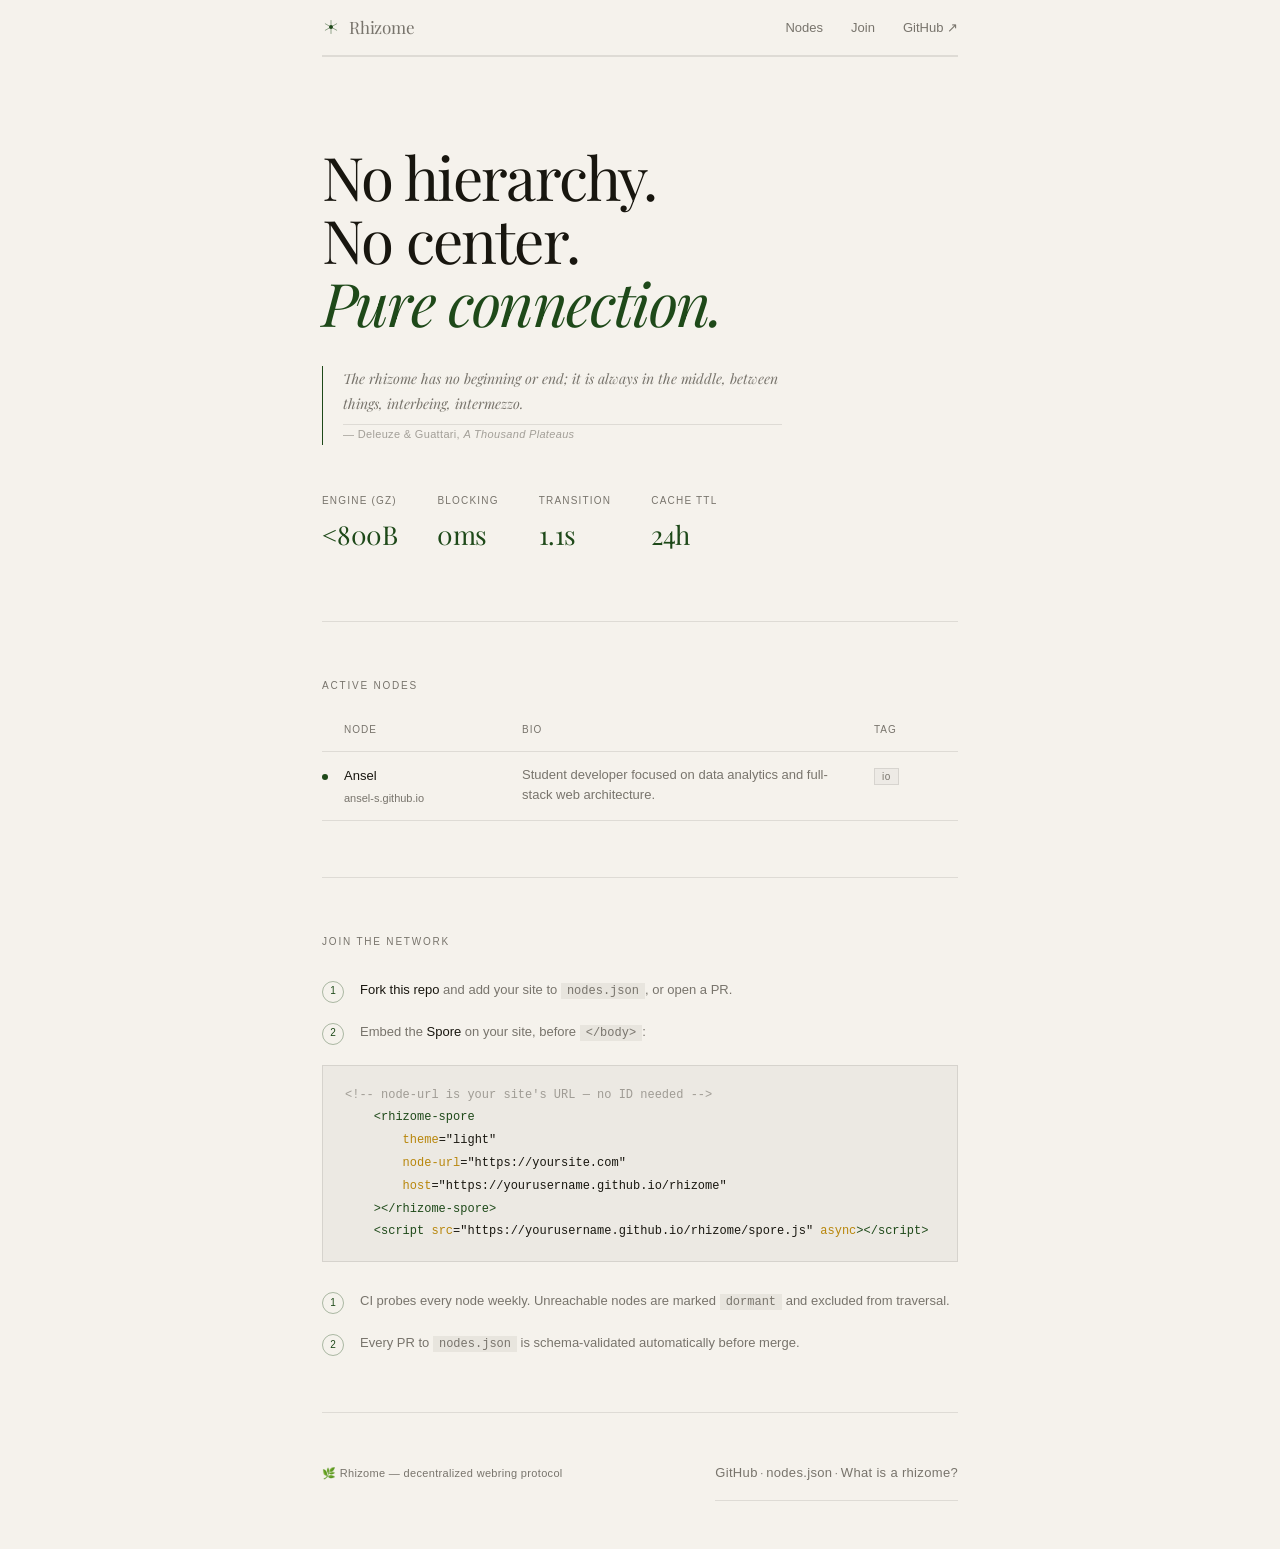
==== index.html @ d79afe1e "Update index.html" ====
<!DOCTYPE html>
<html lang="en">
    <head>
        <meta charset="UTF-8">
        <meta name="viewport" content="width=device-width,initial-scale=1">
        <meta name="description" content="A decentralized, zero-dependency webring protocol for the indie web.">
        <title>Rhizome</title>
        <link rel="preconnect" href="https://fonts.gstatic.com" crossorigin>
        <link rel="stylesheet"
            href="https://fonts.googleapis.com/css2?family=Playfair+Display:ital,wght@0,400;1,400&display=swap"
            media="print" onload="this.media='all'">
        <link rel="stylesheet" href="assets/css/index.css">
    </head>
    <body>
    
        <header>
            <nav aria-label="Site navigation">
                <a href="./" class="logo" aria-label="Rhizome home">
                    <svg width="18" height="18" viewBox="0 0 18 18" fill="none" aria-hidden="true" focusable="false">
                        <circle cx="9" cy="9" r="2" fill="#1E4919"/>
                        <g stroke="#1E4919" stroke-width=".9" stroke-linecap="round" opacity=".5">
                            <line x1="9"     y1="7"   x2="9"    y2="2.5"/>
                            <line x1="9"     y1="11"  x2="9"    y2="15.5"/>
                            <line x1="7.27"  y1="8"   x2="3.3"  y2="5.75"/>
                            <line x1="10.73" y1="10"  x2="14.7" y2="12.25"/>
                            <line x1="7.27"  y1="10"  x2="3.3"  y2="12.25"/>
                            <line x1="10.73" y1="8"   x2="14.7" y2="5.75"/>
                        </g>
                    </svg>
                    Rhizome
                </a>
                <ul role="list">
                    <li><a href="#nodes">Nodes</a></li>
                    <li><a href="#join">Join</a></li>
                    <li><a href="https://github.com/ansel-s/Rhizome" target="_blank" rel="noopener noreferrer">GitHub ↗</a></li>
                </ul>
            </nav>
        </header>
    
        <main>
    
            <section class="hero" aria-label="Introduction">
                <h1>No hierarchy.<br>No center.<br><em>Pure connection.</em></h1>
                <blockquote>
                    <p>The rhizome has no beginning or end; it is always in the middle,
                    between things, interbeing, <em>intermezzo.</em></p>
                    <footer>
                        <cite>— Deleuze &amp; Guattari, <em>A Thousand Plateaus</em></cite>
                    </footer>
                </blockquote>
                <dl class="metrics">
                    <div class="metric">
                        <dt class="lbl">Engine (gz)</dt>
                        <dd class="val">&lt;800B</dd>
                    </div>
                    <div class="metric">
                        <dt class="lbl">Blocking</dt>
                        <dd class="val">0ms</dd>
                    </div>
                    <div class="metric">
                        <dt class="lbl">Transition</dt>
                        <dd class="val">1.1s</dd>
                    </div>
                    <div class="metric">
                        <dt class="lbl">Cache TTL</dt>
                        <dd class="val">24h</dd>
                    </div>
                </dl>
            </section>
    
            <section id="nodes" aria-labelledby="nodes-heading">
                <h2 id="nodes-heading">Active Nodes</h2>
                <div class="nw" role="region" aria-live="polite" aria-label="Node list">
                    <p class="msg" id="nl">Loading…</p>
                    <table id="nt" hidden>
                        <caption class="sr-only">Rhizome network nodes</caption>
                        <colgroup>
                            <col class="c0"><col class="c1"><col><col class="c3">
                        </colgroup>
                        <thead>
                            <tr>
                                <th scope="col"><span class="sr-only">Status</span></th>
                                <th scope="col">Node</th>
                                <th scope="col">Bio</th>
                                <th scope="col">Tag</th>
                            </tr>
                        </thead>
                        <tbody id="nb"></tbody>
                    </table>
                    <p class="err" id="ne" hidden role="alert">Could not load nodes.json.</p>
                </div>
            </section>
    
            <section id="join" aria-labelledby="join-heading">
                <h2 id="join-heading">Join the Network</h2>
                <ol class="steps" role="list">
                    <li class="step">
                        <p><strong>Fork this repo</strong> and add your site to <code>nodes.json</code>, or open a PR.</p>
                    </li>
                    <li class="step">
                        <p>Embed the <strong>Spore</strong> on your site, before <code>&lt;/body&gt;</code>:</p>
                    </li>
                </ol>
                <figure>
                    <figcaption class="sr-only">Embed code for the Rhizome Spore component</figcaption>
                    <pre><code><span class="ck">&lt;!-- node-url is your site's URL — no ID needed --&gt;</span>
    <span class="kw">&lt;rhizome-spore</span>
        <span class="st">theme</span>="light"
        <span class="st">node-url</span>="https://yoursite.com"
        <span class="st">host</span>="https://yourusername.github.io/rhizome"
    <span class="kw">&gt;&lt;/rhizome-spore&gt;</span>
    <span class="kw">&lt;script</span> <span class="st">src</span>="https://yourusername.github.io/rhizome/spore.js" <span class="st">async</span><span class="kw">&gt;&lt;/script&gt;</span></code></pre>
                </figure>
                <ol class="steps" role="list" style="margin-top:28px">
                    <li class="step">
                        <p>CI probes every node weekly. Unreachable nodes are marked <code>dormant</code> and excluded from traversal.</p>
                    </li>
                    <li class="step">
                        <p>Every PR to <code>nodes.json</code> is schema-validated automatically before merge.</p>
                    </li>
                </ol>
            </section>
    
        </main>
    
        <footer>
            <p>🌿 Rhizome — decentralized webring protocol</p>
            <nav aria-label="Footer links">
                <a href="https://github.com/ansel-s/Rhizome" target="_blank" rel="noopener noreferrer">GitHub</a>
                &thinsp;·&thinsp;
                <a href="nodes.json">nodes.json</a>
                &thinsp;·&thinsp;
                <a href="https://en.wikipedia.org/wiki/Rhizome_(philosophy)" target="_blank" rel="noopener noreferrer">What is a rhizome?</a>
            </nav>
        </footer>
    
        <script src="assets/js/index.js" defer></script>
    
    </body>
</html>
---- assets/css/index.css ----
:root {
    --bg:  #F5F2EC;
    --ink: #18160F;
    --sub: #78746C;
    --rule:rgba(24,22,15,.1);
    --ac:  #1E4919;
    --gold:#B8860B;
    --sf: -apple-system, BlinkMacSystemFont, "Helvetica Neue", sans-serif;
    --se: 'Playfair Display', Georgia, serif;
    --mo: ui-monospace, SFMono-Regular, "SF Mono", Menlo, monospace;
}

*, *::before, *::after {
    margin: 0;
    padding: 0;
    box-sizing: border-box;
}

html {
    background: var(--bg);
    color: var(--ink);
    font-family: var(--sf);
    font-size: 15px;
    line-height: 1.65;
    -webkit-font-smoothing: antialiased;
    text-rendering: optimizeLegibility;
    scroll-behavior: smooth;
}

body {
    max-width: 700px;
    margin: 0 auto;
    padding: 0 32px;
}

a {
    color: inherit;
    text-decoration: none;
}

/* ── Nav ─────────────────────────────────────────── */
nav {
    height: 56px;
    display: flex;
    align-items: center;
    justify-content: space-between;
    border-bottom: 1px solid var(--rule);
}

.logo {
    font-family: var(--se);
    font-size: 17px;
    letter-spacing: -.01em;
    display: flex;
    align-items: center;
    gap: 9px;
}

nav ul {
    list-style: none;
    display: flex;
    gap: 28px;
}

nav a {
    font-size: 13px;
    color: var(--sub);
    transition: color .18s;
}

nav a:hover { color: var(--ac); }

/* ── Hero ────────────────────────────────────────── */
.hero { padding: 88px 0 64px; }

h1 {
    font-family: var(--se);
    font-size: clamp(38px, 7.5vw, 60px);
    font-weight: 400;
    letter-spacing: -.03em;
    line-height: 1.05;
    margin-bottom: 32px;
}

h1 em { font-style: italic; color: var(--ac); }

blockquote {
    font-family: var(--se);
    font-style: italic;
    font-size: 14px;
    line-height: 1.8;
    color: var(--sub);
    max-width: 460px;
    border-left: 1px solid var(--ac);
    padding-left: 20px;
    margin-bottom: 48px;
}

blockquote footer {
    margin: 8px 0 0;
    padding: 0;
    background: none;
}

cite {
    font-style: normal;
    font-family: var(--sf);
    font-size: 11px;
    letter-spacing: .03em;
    opacity: .65;
}

dl.metrics {
    display: flex;
    gap: 40px;
    flex-wrap: wrap;
}

dl.metrics, dl.metrics dt, dl.metrics dd {
    margin: 0;
    padding: 0;
}

.metric { display: flex; flex-direction: column; gap: 4px; }

.val {
    font-family: var(--se);
    font-size: 26px;
    color: var(--ac);
    letter-spacing: -.02em;
}

.lbl {
    font-size: 10px;
    font-weight: 500;
    letter-spacing: .12em;
    text-transform: uppercase;
    color: var(--sub);
    order: -1;
}

/* ── Sections ────────────────────────────────────── */
section {
    padding: 56px 0;
    border-top: 1px solid var(--rule);
}

h2 {
    font-size: 10px;
    font-weight: 500;
    letter-spacing: .18em;
    text-transform: uppercase;
    color: var(--sub);
    margin-bottom: 28px;
}

/* ── Nodes table ─────────────────────────────────── */
.nw { overflow-x: auto; }

table {
    width: 100%;
    border-collapse: collapse;
    font-size: 13px;
    table-layout: fixed;
}

col.c0 { width: 22px; }
col.c1 { width: 28%; }
col.c3 { width: 84px; }

th {
    font-size: 10px;
    font-weight: 500;
    letter-spacing: .1em;
    text-transform: uppercase;
    color: var(--sub);
    text-align: left;
    padding-bottom: 12px;
    border-bottom: 1px solid var(--rule);
}

td {
    padding: 13px 0;
    border-bottom: 1px solid var(--rule);
    vertical-align: top;
}

td:not(:last-child) { padding-right: 20px; }

tbody tr { transition: background .45s cubic-bezier(.22,1,.36,1); }
tbody tr:hover { background: rgba(30,73,25,.042); }
tbody tr:hover td:first-child { box-shadow: inset 2px 0 0 var(--ac); }

.nn {
    font-weight: 500;
    display: block;
    transition: color .18s;
}

.nn:hover { color: var(--ac); }

.nid {
    font-size: 11px;
    color: var(--sub);
    margin-top: 3px;
}

.nb  { font-size: 13px; color: var(--sub); line-height: 1.55; }

.tag {
    font-size: 10px;
    letter-spacing: .06em;
    border: 1px solid var(--rule);
    padding: 2px 7px;
    color: var(--sub);
    background: rgba(24,22,15,.03);
    white-space: nowrap;
}

.dot {
    display: inline-block;
    width: 6px;
    height: 6px;
    border-radius: 50%;
    background: var(--ac);
    animation: pd 2.6s ease-in-out infinite;
}

.dot.off { background: rgba(24,22,15,.2); animation: none; }
.dm      { opacity: .35; }

@keyframes pd {
    0%, 100% { opacity: 1; }
    50%       { opacity: .22; }
}

.msg { font-size: 13px; color: var(--sub); padding: 20px 0; }
.err { font-size: 13px; color: #b91c1c; padding: 16px 0; }

/* ── Code ────────────────────────────────────────── */
pre {
    font-family: var(--mo);
    font-size: 12px;
    line-height: 1.9;
    background: rgba(24,22,15,.04);
    border: 1px solid var(--rule);
    padding: 18px 22px;
    overflow-x: auto;
    margin-top: 20px;
}

pre code {
    display: block;
    background: none;
    padding: 0;
    border: none;
    font-size: inherit;
}

code {
    font-family: var(--mo);
    font-size: 12px;
    background: rgba(24,22,15,.06);
    padding: 1px 6px;
}

.ck { color: var(--sub); opacity: .65; }
.kw { color: var(--ac); }
.st { color: var(--gold); }

/* ── Steps ───────────────────────────────────────── */
ol.steps {
    list-style: none;
    padding: 0;
    display: flex;
    flex-direction: column;
    gap: 18px;
    counter-reset: s;
}

.step {
    display: flex;
    gap: 16px;
    counter-increment: s;
}

.step::before {
    content: counter(s);
    width: 22px;
    height: 22px;
    flex-shrink: 0;
    border: 1px solid rgba(30,73,25,.35);
    border-radius: 50%;
    display: grid;
    place-items: center;
    font-size: 10px;
    color: var(--ac);
    font-weight: 500;
    margin-top: 2px;
}

.step p      { font-size: 13px; color: var(--sub); line-height: 1.65; }
.step strong { color: var(--ink); font-weight: 500; }

/* ── Figure ──────────────────────────────────────── */
figure { margin: 0; }

/* ── Footer ──────────────────────────────────────── */
footer {
    padding: 32px 0 48px;
    border-top: 1px solid var(--rule);
    display: flex;
    justify-content: space-between;
    align-items: center;
    font-size: 11px;
    color: var(--sub);
    flex-wrap: wrap;
    gap: 8px;
    letter-spacing: .03em;
}

footer a:hover { color: var(--ac); }

/* ── Accessibility ───────────────────────────────── */
.sr-only {
    position: absolute;
    width: 1px;
    height: 1px;
    padding: 0;
    margin: -1px;
    overflow: hidden;
    clip: rect(0,0,0,0);
    white-space: nowrap;
    border: 0;
}

/* ── Responsive ──────────────────────────────────── */
@media (max-width: 500px) {
    body         { padding: 0 20px; }
    h1           { font-size: 34px; }
    dl.metrics   { gap: 24px; }
    nav ul       { gap: 18px; }
}
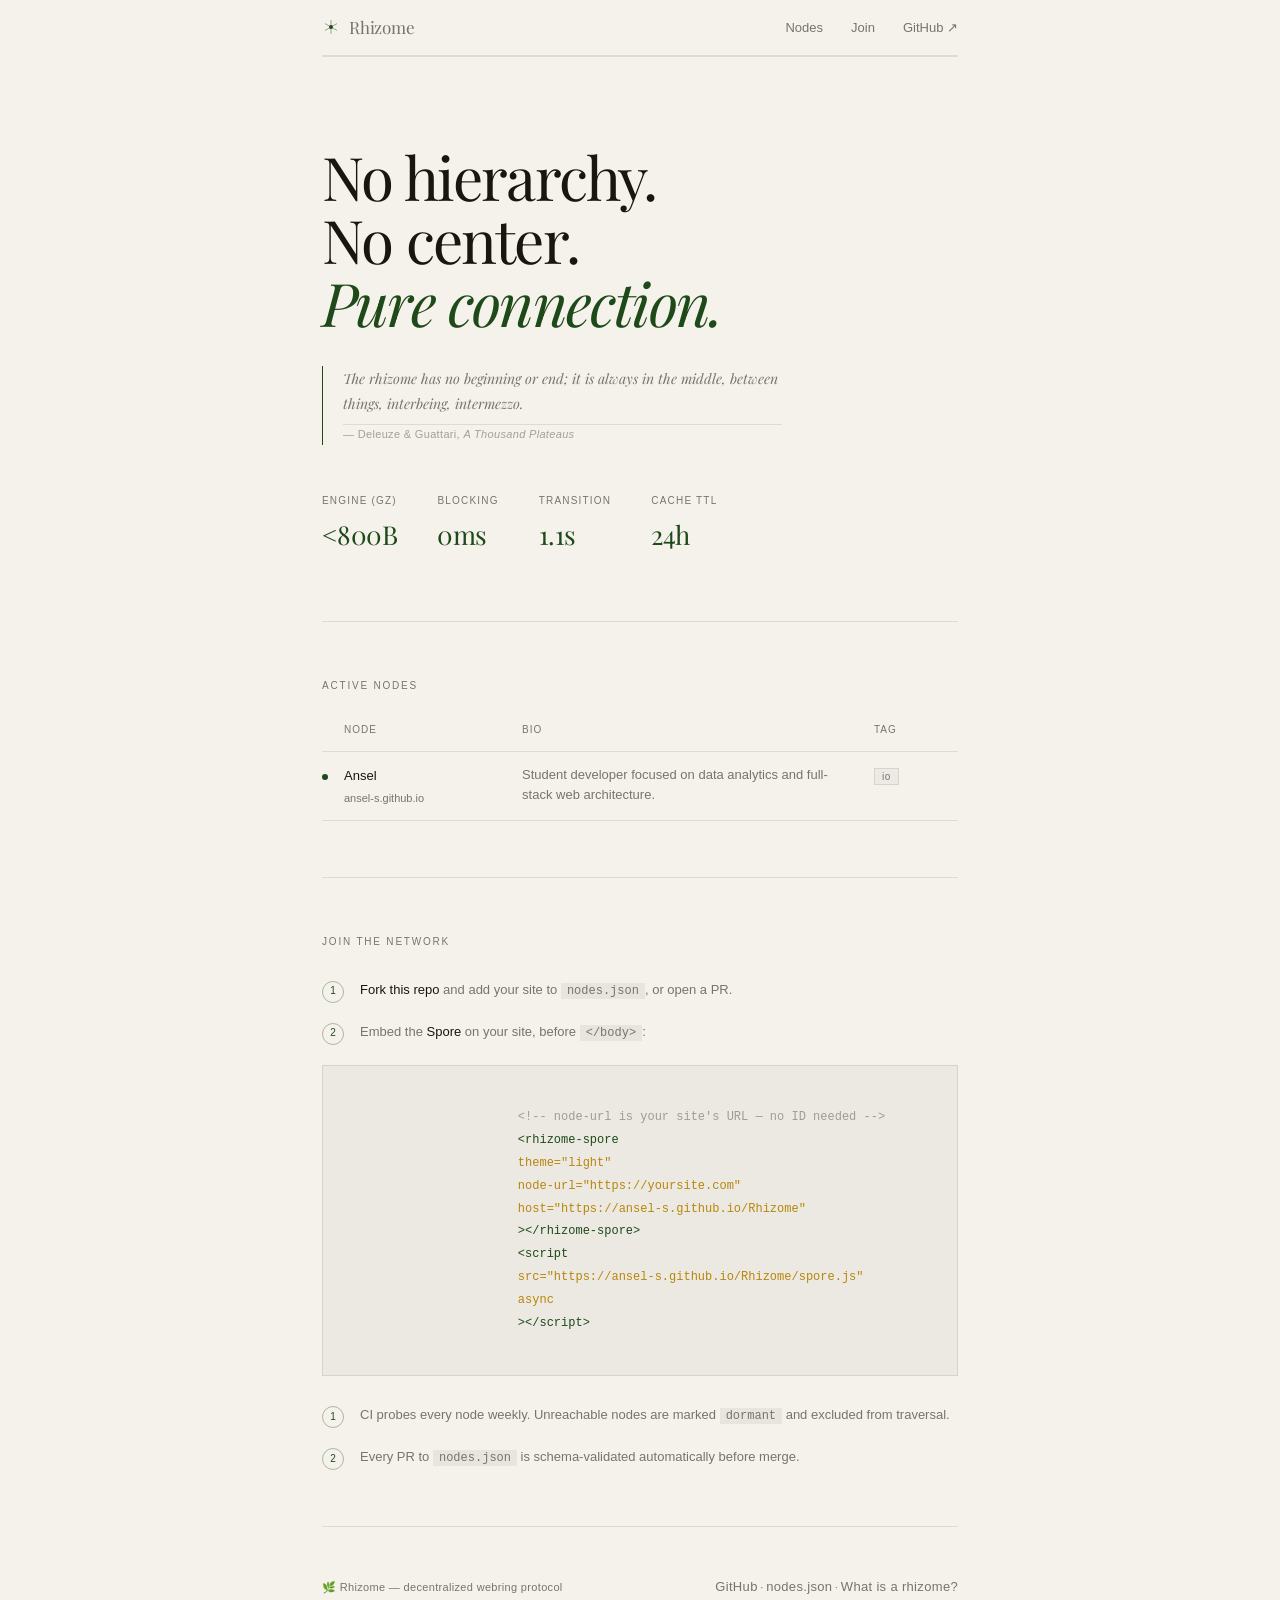
==== commit c60471cf: "Update index.html" ====
--- a/index.html
+++ b/index.html
@@ -103,13 +103,18 @@
                 </ol>
                 <figure>
                     <figcaption class="sr-only">Embed code for the Rhizome Spore component</figcaption>
-                    <pre><code><span class="ck">&lt;!-- node-url is your site's URL — no ID needed --&gt;</span>
-    <span class="kw">&lt;rhizome-spore</span>
-        <span class="st">theme</span>="light"
-        <span class="st">node-url</span>="https://yoursite.com"
-        <span class="st">host</span>="https://yourusername.github.io/rhizome"
-    <span class="kw">&gt;&lt;/rhizome-spore&gt;</span>
-    <span class="kw">&lt;script</span> <span class="st">src</span>="https://yourusername.github.io/rhizome/spore.js" <span class="st">async</span><span class="kw">&gt;&lt;/script&gt;</span></code></pre>
+                    <pre><code>
+                        <span class="ck">&lt;!-- node-url is your site's URL — no ID needed --&gt;</span>
+                        <span class="kw">&lt;rhizome-spore</span>
+                        <span class="st">theme="light"</span>
+                        <span class="st">node-url="https://yoursite.com"</span>
+                        <span class="st">host="https://ansel-s.github.io/Rhizome"</span>
+                        <span class="kw">&gt;&lt;/rhizome-spore&gt;</span>
+                        <span class="kw">&lt;script</span>
+                        <span class="st">src="https://ansel-s.github.io/Rhizome/spore.js"</span>
+                        <span class="st">async</span>
+                        <span class="kw">&gt;&lt;/script&gt;</span>
+                    </code></pre>
                 </figure>
                 <ol class="steps" role="list" style="margin-top:28px">
                     <li class="step">
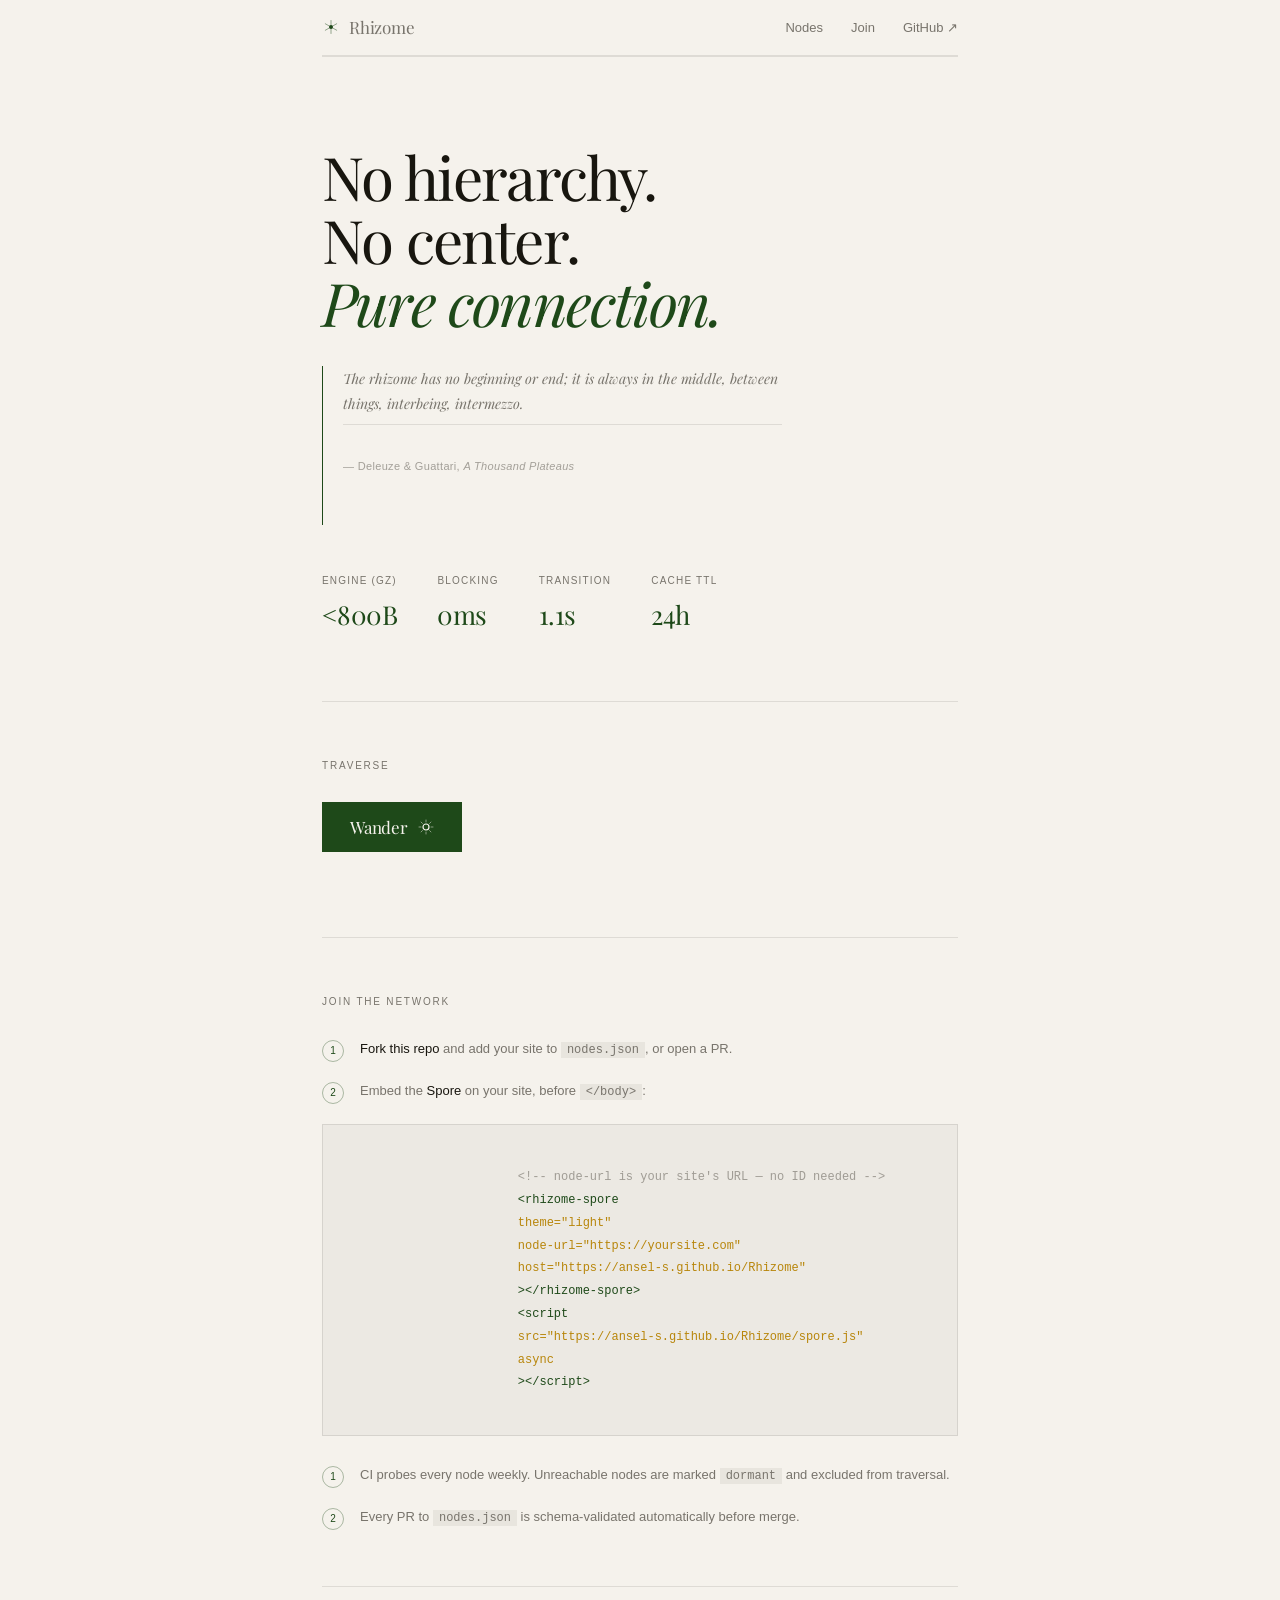
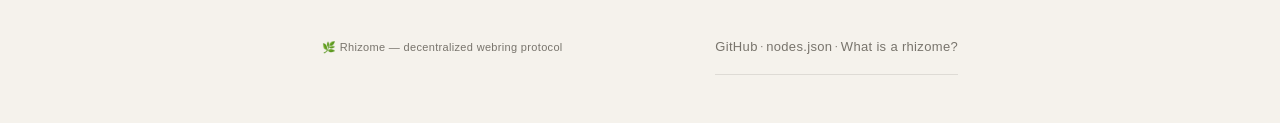
==== commit 423539a2: "Update index.html" ====
--- a/index.html
+++ b/index.html
@@ -68,27 +68,16 @@
                 </dl>
             </section>
     
-            <section id="nodes" aria-labelledby="nodes-heading">
-                <h2 id="nodes-heading">Active Nodes</h2>
-                <div class="nw" role="region" aria-live="polite" aria-label="Node list">
-                    <p class="msg" id="nl">Loading…</p>
-                    <table id="nt" hidden>
-                        <caption class="sr-only">Rhizome network nodes</caption>
-                        <colgroup>
-                            <col class="c0"><col class="c1"><col><col class="c3">
-                        </colgroup>
-                        <thead>
-                            <tr>
-                                <th scope="col"><span class="sr-only">Status</span></th>
-                                <th scope="col">Node</th>
-                                <th scope="col">Bio</th>
-                                <th scope="col">Tag</th>
-                            </tr>
-                        </thead>
-                        <tbody id="nb"></tbody>
-                    </table>
-                    <p class="err" id="ne" hidden role="alert">Could not load nodes.json.</p>
-                </div>
+            <section id="traverse" aria-labelledby="traverse-heading">
+                <h2 id="traverse-heading">Traverse</h2>
+                <button class="wander" id="wander" aria-label="Jump to a random node in the network">
+                    Wander
+                    <svg width="16" height="16" viewBox="0 0 16 16" fill="none" aria-hidden="true">
+                        <circle cx="8" cy="8" r="3" stroke="currentColor" stroke-width="1.2"/>
+                        <path d="M8 1v2M8 13v2M1 8h2M13 8h2M3.05 3.05l1.42 1.42M11.54 11.54l1.41 1.41M3.05 12.95l1.42-1.42M11.54 4.46l1.41-1.41" stroke="currentColor" stroke-width="1" stroke-linecap="round" opacity=".5"/>
+                    </svg>
+                </button>
+                <p class="wander-note" id="wander-note" aria-live="polite"></p>
             </section>
     
             <section id="join" aria-labelledby="join-heading">
--- a/assets/css/index.css
+++ b/assets/css/index.css
@@ -98,7 +98,6 @@
 
 blockquote footer {
     margin: 8px 0 0;
-    padding: 0;
     background: none;
 }
 
@@ -154,88 +153,33 @@
     margin-bottom: 28px;
 }
 
-/* ── Nodes table ─────────────────────────────────── */
-.nw { overflow-x: auto; }
-
-table {
-    width: 100%;
-    border-collapse: collapse;
-    font-size: 13px;
-    table-layout: fixed;
-}
-
-col.c0 { width: 22px; }
-col.c1 { width: 28%; }
-col.c3 { width: 84px; }
-
-th {
-    font-size: 10px;
-    font-weight: 500;
-    letter-spacing: .1em;
-    text-transform: uppercase;
-    color: var(--sub);
-    text-align: left;
-    padding-bottom: 12px;
-    border-bottom: 1px solid var(--rule);
-}
-
-td {
-    padding: 13px 0;
-    border-bottom: 1px solid var(--rule);
-    vertical-align: top;
-}
-
-td:not(:last-child) { padding-right: 20px; }
-
-tbody tr { transition: background .45s cubic-bezier(.22,1,.36,1); }
-tbody tr:hover { background: rgba(30,73,25,.042); }
-tbody tr:hover td:first-child { box-shadow: inset 2px 0 0 var(--ac); }
-
-.nn {
-    font-weight: 500;
-    display: block;
-    transition: color .18s;
-}
-
-.nn:hover { color: var(--ac); }
-
-.nid {
-    font-size: 11px;
-    color: var(--sub);
-    margin-top: 3px;
-}
-
-.nb  { font-size: 13px; color: var(--sub); line-height: 1.55; }
-
-.tag {
-    font-size: 10px;
-    letter-spacing: .06em;
-    border: 1px solid var(--rule);
-    padding: 2px 7px;
-    color: var(--sub);
-    background: rgba(24,22,15,.03);
-    white-space: nowrap;
-}
-
-.dot {
-    display: inline-block;
-    width: 6px;
-    height: 6px;
-    border-radius: 50%;
+/* ── Wander button ───────────────────────────────── */
+.wander {
+    display: inline-flex;
+    align-items: center;
+    gap: 10px;
+    font-family: var(--se);
+    font-size: 17px;
+    font-weight: 400;
+    letter-spacing: -.01em;
+    color: var(--bg);
     background: var(--ac);
-    animation: pd 2.6s ease-in-out infinite;
-}
-
-.dot.off { background: rgba(24,22,15,.2); animation: none; }
-.dm      { opacity: .35; }
-
-@keyframes pd {
-    0%, 100% { opacity: 1; }
-    50%       { opacity: .22; }
-}
-
-.msg { font-size: 13px; color: var(--sub); padding: 20px 0; }
-.err { font-size: 13px; color: #b91c1c; padding: 16px 0; }
+    border: none;
+    padding: 14px 28px;
+    cursor: pointer;
+    transition: opacity .18s, transform .18s;
+}
+
+.wander:hover  { opacity: .88; }
+.wander:active { transform: scale(.98); transition-duration: .06s, .06s; }
+.wander:disabled { opacity: .45; cursor: wait; }
+
+.wander-note {
+    margin-top: 12px;
+    font-size: 12px;
+    color: var(--sub);
+    min-height: 1.4em;
+}
 
 /* ── Code ────────────────────────────────────────── */
 pre {
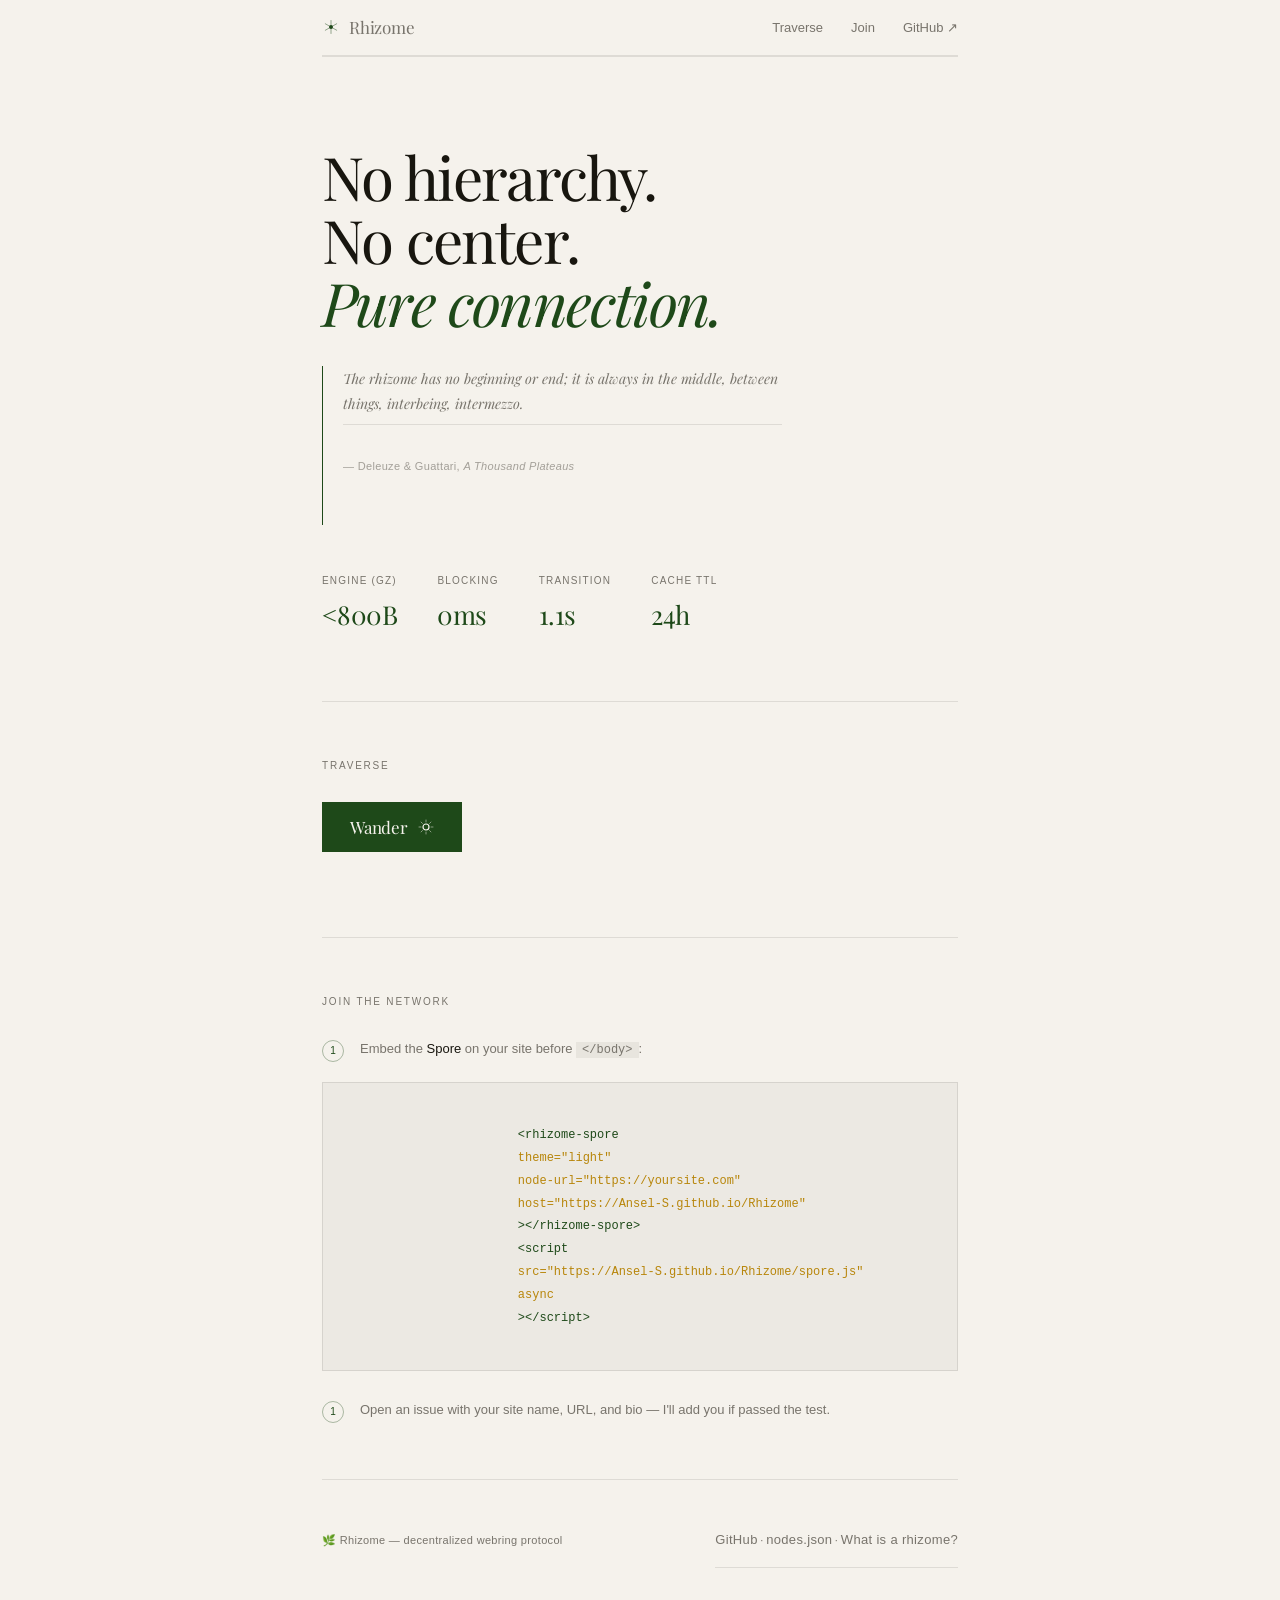
==== commit ec027b0d: "Update index.html" ====
--- a/index.html
+++ b/index.html
@@ -30,9 +30,9 @@
                     Rhizome
                 </a>
                 <ul role="list">
-                    <li><a href="#nodes">Nodes</a></li>
+                    <li><a href="#traverse">Traverse</a></li>
                     <li><a href="#join">Join</a></li>
-                    <li><a href="https://github.com/ansel-s/Rhizome" target="_blank" rel="noopener noreferrer">GitHub ↗</a></li>
+                    <li><a href="https://github.com/Ansel-S/Rhizome" target="_blank" rel="noopener noreferrer">GitHub ↗</a></li>
                 </ul>
             </nav>
         </header>
@@ -84,33 +84,26 @@
                 <h2 id="join-heading">Join the Network</h2>
                 <ol class="steps" role="list">
                     <li class="step">
-                        <p><strong>Fork this repo</strong> and add your site to <code>nodes.json</code>, or open a PR.</p>
-                    </li>
-                    <li class="step">
-                        <p>Embed the <strong>Spore</strong> on your site, before <code>&lt;/body&gt;</code>:</p>
+                        <p>Embed the <strong>Spore</strong> on your site before <code>&lt;/body&gt;</code>:</p>
                     </li>
                 </ol>
                 <figure>
-                    <figcaption class="sr-only">Embed code for the Rhizome Spore component</figcaption>
+                    <figcaption class="sr-only">Spore embed code</figcaption>
                     <pre><code>
-                        <span class="ck">&lt;!-- node-url is your site's URL — no ID needed --&gt;</span>
                         <span class="kw">&lt;rhizome-spore</span>
                         <span class="st">theme="light"</span>
                         <span class="st">node-url="https://yoursite.com"</span>
-                        <span class="st">host="https://ansel-s.github.io/Rhizome"</span>
+                        <span class="st">host="https://Ansel-S.github.io/Rhizome"</span>
                         <span class="kw">&gt;&lt;/rhizome-spore&gt;</span>
                         <span class="kw">&lt;script</span>
-                        <span class="st">src="https://ansel-s.github.io/Rhizome/spore.js"</span>
+                        <span class="st">src="https://Ansel-S.github.io/Rhizome/spore.js"</span>
                         <span class="st">async</span>
                         <span class="kw">&gt;&lt;/script&gt;</span>
                     </code></pre>
                 </figure>
                 <ol class="steps" role="list" style="margin-top:28px">
                     <li class="step">
-                        <p>CI probes every node weekly. Unreachable nodes are marked <code>dormant</code> and excluded from traversal.</p>
-                    </li>
-                    <li class="step">
-                        <p>Every PR to <code>nodes.json</code> is schema-validated automatically before merge.</p>
+                        <p><a href="https://github.com/Ansel-S/Rhizome/issues/new?template=join.yml" target="_blank" rel="noopener noreferrer">Open an issue</a> with your site name, URL, and bio — I'll add you if passed the test.</p>
                     </li>
                 </ol>
             </section>
@@ -120,7 +113,7 @@
         <footer>
             <p>🌿 Rhizome — decentralized webring protocol</p>
             <nav aria-label="Footer links">
-                <a href="https://github.com/ansel-s/Rhizome" target="_blank" rel="noopener noreferrer">GitHub</a>
+                <a href="https://github.com/Ansel-S/Rhizome" target="_blank" rel="noopener noreferrer">GitHub</a>
                 &thinsp;·&thinsp;
                 <a href="nodes.json">nodes.json</a>
                 &thinsp;·&thinsp;
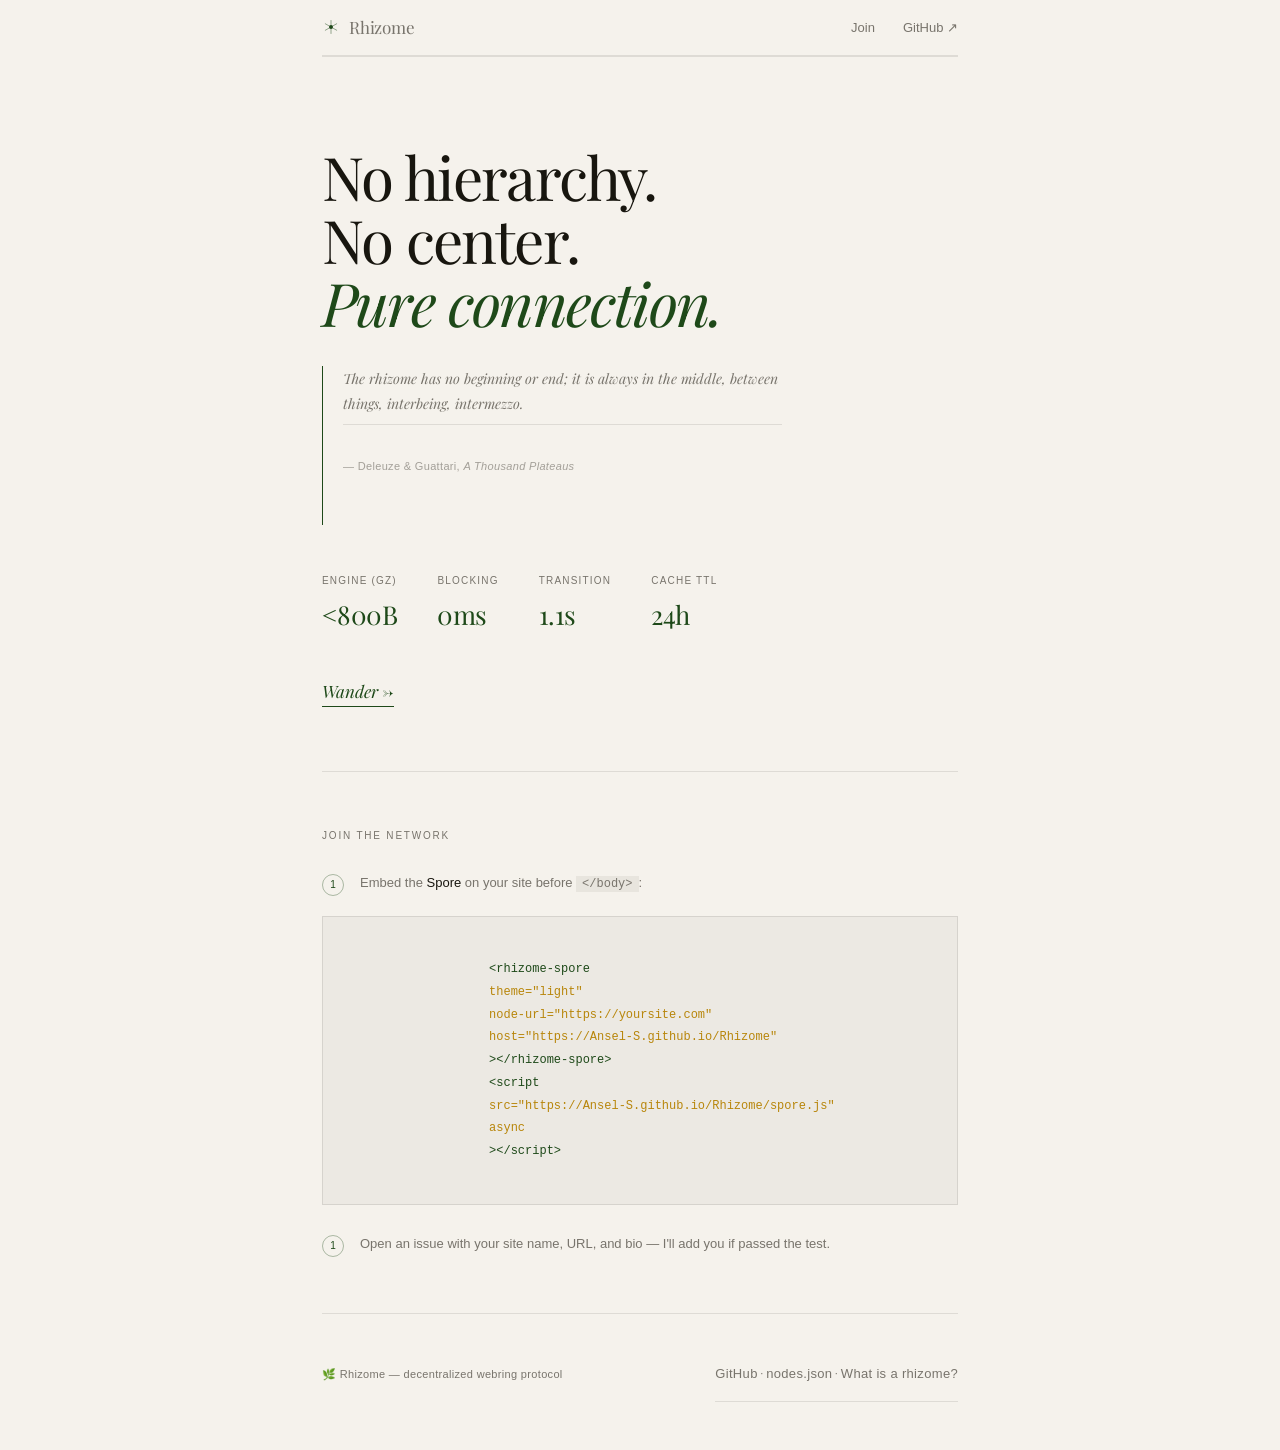
==== commit eb59cb2b: "Update index.html" ====
--- a/index.html
+++ b/index.html
@@ -30,7 +30,6 @@
                     Rhizome
                 </a>
                 <ul role="list">
-                    <li><a href="#traverse">Traverse</a></li>
                     <li><a href="#join">Join</a></li>
                     <li><a href="https://github.com/Ansel-S/Rhizome" target="_blank" rel="noopener noreferrer">GitHub ↗</a></li>
                 </ul>
@@ -66,18 +65,10 @@
                         <dd class="val">24h</dd>
                     </div>
                 </dl>
-            </section>
-    
-            <section id="traverse" aria-labelledby="traverse-heading">
-                <h2 id="traverse-heading">Traverse</h2>
-                <button class="wander" id="wander" aria-label="Jump to a random node in the network">
-                    Wander
-                    <svg width="16" height="16" viewBox="0 0 16 16" fill="none" aria-hidden="true">
-                        <circle cx="8" cy="8" r="3" stroke="currentColor" stroke-width="1.2"/>
-                        <path d="M8 1v2M8 13v2M1 8h2M13 8h2M3.05 3.05l1.42 1.42M11.54 11.54l1.41 1.41M3.05 12.95l1.42-1.42M11.54 4.46l1.41-1.41" stroke="currentColor" stroke-width="1" stroke-linecap="round" opacity=".5"/>
-                    </svg>
-                </button>
-                <p class="wander-note" id="wander-note" aria-live="polite"></p>
+                <p class="hero-wander">
+                    <button class="wander" id="wander" aria-label="Jump to a random node in the network">Wander →</button>
+                    <span class="wander-note" id="wander-note" aria-live="polite"></span>
+                </p>
             </section>
     
             <section id="join" aria-labelledby="join-heading">
@@ -90,15 +81,15 @@
                 <figure>
                     <figcaption class="sr-only">Spore embed code</figcaption>
                     <pre><code>
-                        <span class="kw">&lt;rhizome-spore</span>
-                        <span class="st">theme="light"</span>
-                        <span class="st">node-url="https://yoursite.com"</span>
-                        <span class="st">host="https://Ansel-S.github.io/Rhizome"</span>
-                        <span class="kw">&gt;&lt;/rhizome-spore&gt;</span>
-                        <span class="kw">&lt;script</span>
-                        <span class="st">src="https://Ansel-S.github.io/Rhizome/spore.js"</span>
-                        <span class="st">async</span>
-                        <span class="kw">&gt;&lt;/script&gt;</span>
+                    <span class="kw">&lt;rhizome-spore</span>
+                    <span class="st">theme="light"</span>
+                    <span class="st">node-url="https://yoursite.com"</span>
+                    <span class="st">host="https://Ansel-S.github.io/Rhizome"</span>
+                    <span class="kw">&gt;&lt;/rhizome-spore&gt;</span>
+                    <span class="kw">&lt;script</span>
+                    <span class="st">src="https://Ansel-S.github.io/Rhizome/spore.js"</span>
+                    <span class="st">async</span>
+                    <span class="kw">&gt;&lt;/script&gt;</span>
                     </code></pre>
                 </figure>
                 <ol class="steps" role="list" style="margin-top:28px">
--- a/assets/css/index.css
+++ b/assets/css/index.css
@@ -153,32 +153,32 @@
     margin-bottom: 28px;
 }
 
-/* ── Wander button ───────────────────────────────── */
+/* ── Wander ──────────────────────────────────────── */
+.hero-wander {
+    margin-top: 40px;
+    display: flex;
+    align-items: baseline;
+    gap: 16px;
+}
+
 .wander {
-    display: inline-flex;
-    align-items: center;
-    gap: 10px;
+    all: unset;
     font-family: var(--se);
     font-size: 17px;
-    font-weight: 400;
-    letter-spacing: -.01em;
-    color: var(--bg);
-    background: var(--ac);
-    border: none;
-    padding: 14px 28px;
+    font-style: italic;
+    color: var(--ac);
     cursor: pointer;
-    transition: opacity .18s, transform .18s;
-}
-
-.wander:hover  { opacity: .88; }
-.wander:active { transform: scale(.98); transition-duration: .06s, .06s; }
-.wander:disabled { opacity: .45; cursor: wait; }
+    border-bottom: 1px solid var(--ac);
+    padding-bottom: 1px;
+    transition: opacity .18s;
+}
+
+.wander:hover    { opacity: .65; }
+.wander:disabled { opacity: .35; cursor: wait; }
 
 .wander-note {
-    margin-top: 12px;
     font-size: 12px;
     color: var(--sub);
-    min-height: 1.4em;
 }
 
 /* ── Code ────────────────────────────────────────── */
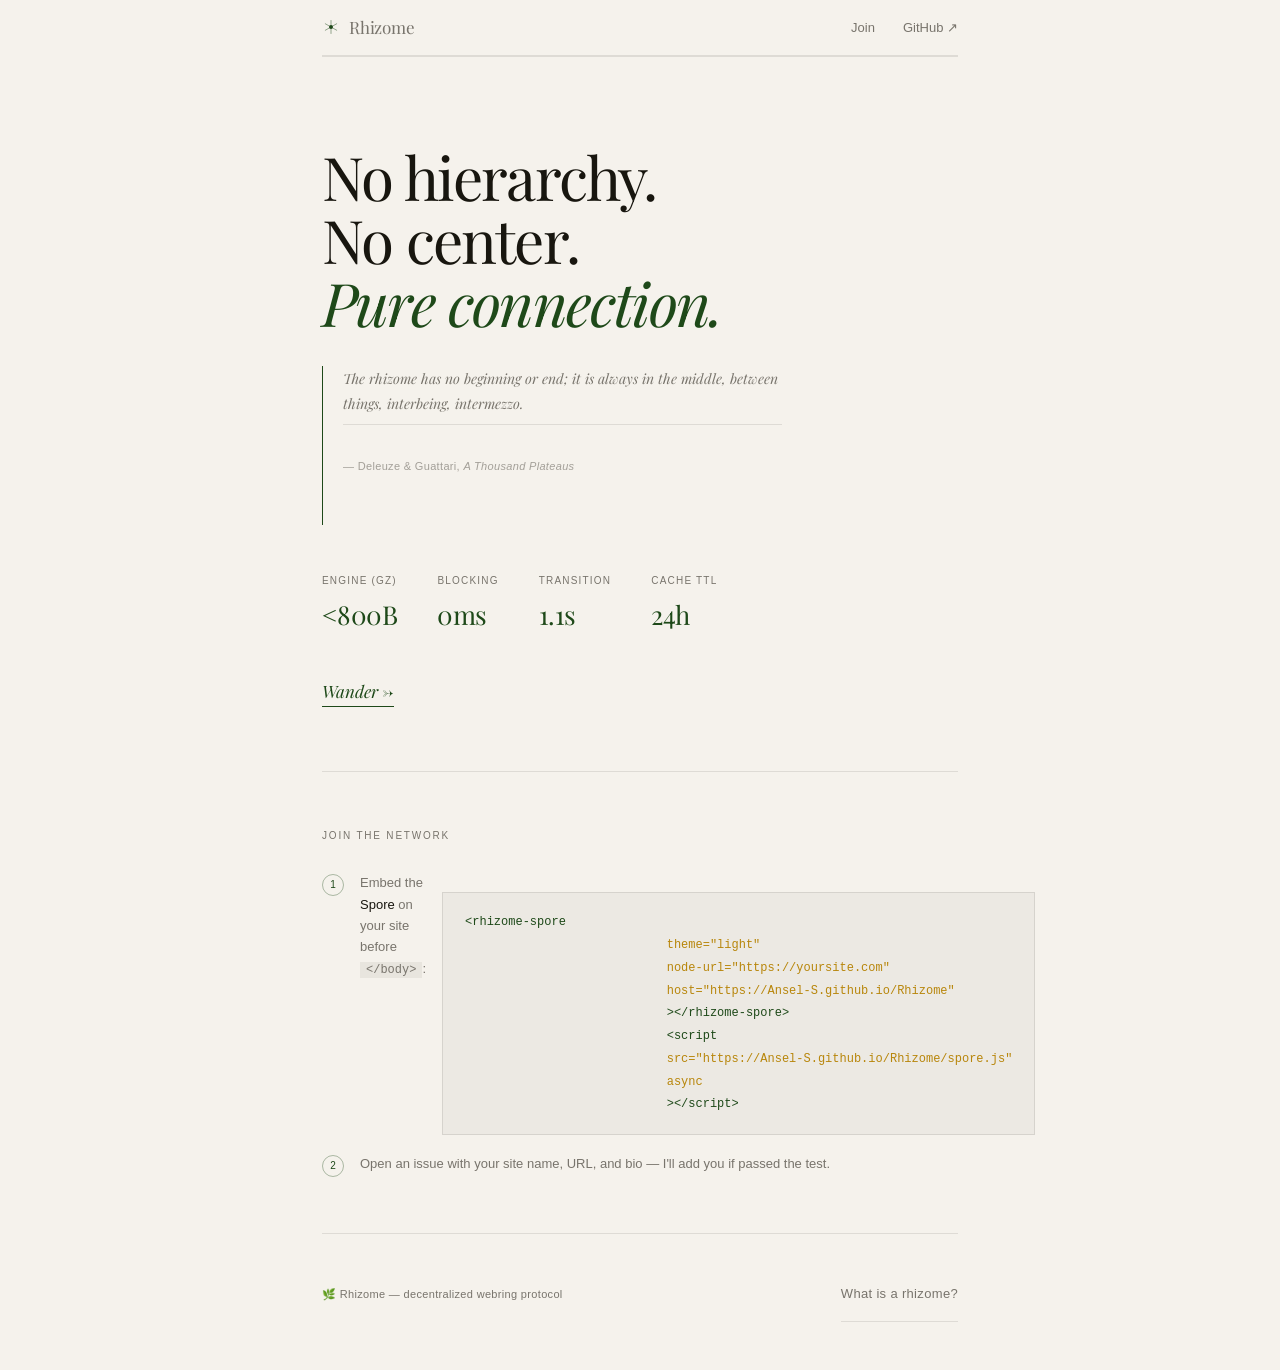
==== commit 8bf70557: "Update index.html" ====
--- a/index.html
+++ b/index.html
@@ -76,23 +76,19 @@
                 <ol class="steps" role="list">
                     <li class="step">
                         <p>Embed the <strong>Spore</strong> on your site before <code>&lt;/body&gt;</code>:</p>
+                        <figure>
+                            <figcaption class="sr-only">Spore embed code</figcaption>
+                            <pre><code><span class="kw">&lt;rhizome-spore</span>
+                            <span class="st">theme="light"</span>
+                            <span class="st">node-url="https://yoursite.com"</span>
+                            <span class="st">host="https://Ansel-S.github.io/Rhizome"</span>
+                            <span class="kw">&gt;&lt;/rhizome-spore&gt;</span>
+                            <span class="kw">&lt;script</span>
+                            <span class="st">src="https://Ansel-S.github.io/Rhizome/spore.js"</span>
+                            <span class="st">async</span>
+                            <span class="kw">&gt;&lt;/script&gt;</span></code></pre>
+                        </figure>
                     </li>
-                </ol>
-                <figure>
-                    <figcaption class="sr-only">Spore embed code</figcaption>
-                    <pre><code>
-                    <span class="kw">&lt;rhizome-spore</span>
-                    <span class="st">theme="light"</span>
-                    <span class="st">node-url="https://yoursite.com"</span>
-                    <span class="st">host="https://Ansel-S.github.io/Rhizome"</span>
-                    <span class="kw">&gt;&lt;/rhizome-spore&gt;</span>
-                    <span class="kw">&lt;script</span>
-                    <span class="st">src="https://Ansel-S.github.io/Rhizome/spore.js"</span>
-                    <span class="st">async</span>
-                    <span class="kw">&gt;&lt;/script&gt;</span>
-                    </code></pre>
-                </figure>
-                <ol class="steps" role="list" style="margin-top:28px">
                     <li class="step">
                         <p><a href="https://github.com/Ansel-S/Rhizome/issues/new?template=join.yml" target="_blank" rel="noopener noreferrer">Open an issue</a> with your site name, URL, and bio — I'll add you if passed the test.</p>
                     </li>
@@ -104,10 +100,6 @@
         <footer>
             <p>🌿 Rhizome — decentralized webring protocol</p>
             <nav aria-label="Footer links">
-                <a href="https://github.com/Ansel-S/Rhizome" target="_blank" rel="noopener noreferrer">GitHub</a>
-                &thinsp;·&thinsp;
-                <a href="nodes.json">nodes.json</a>
-                &thinsp;·&thinsp;
                 <a href="https://en.wikipedia.org/wiki/Rhizome_(philosophy)" target="_blank" rel="noopener noreferrer">What is a rhizome?</a>
             </nav>
         </footer>
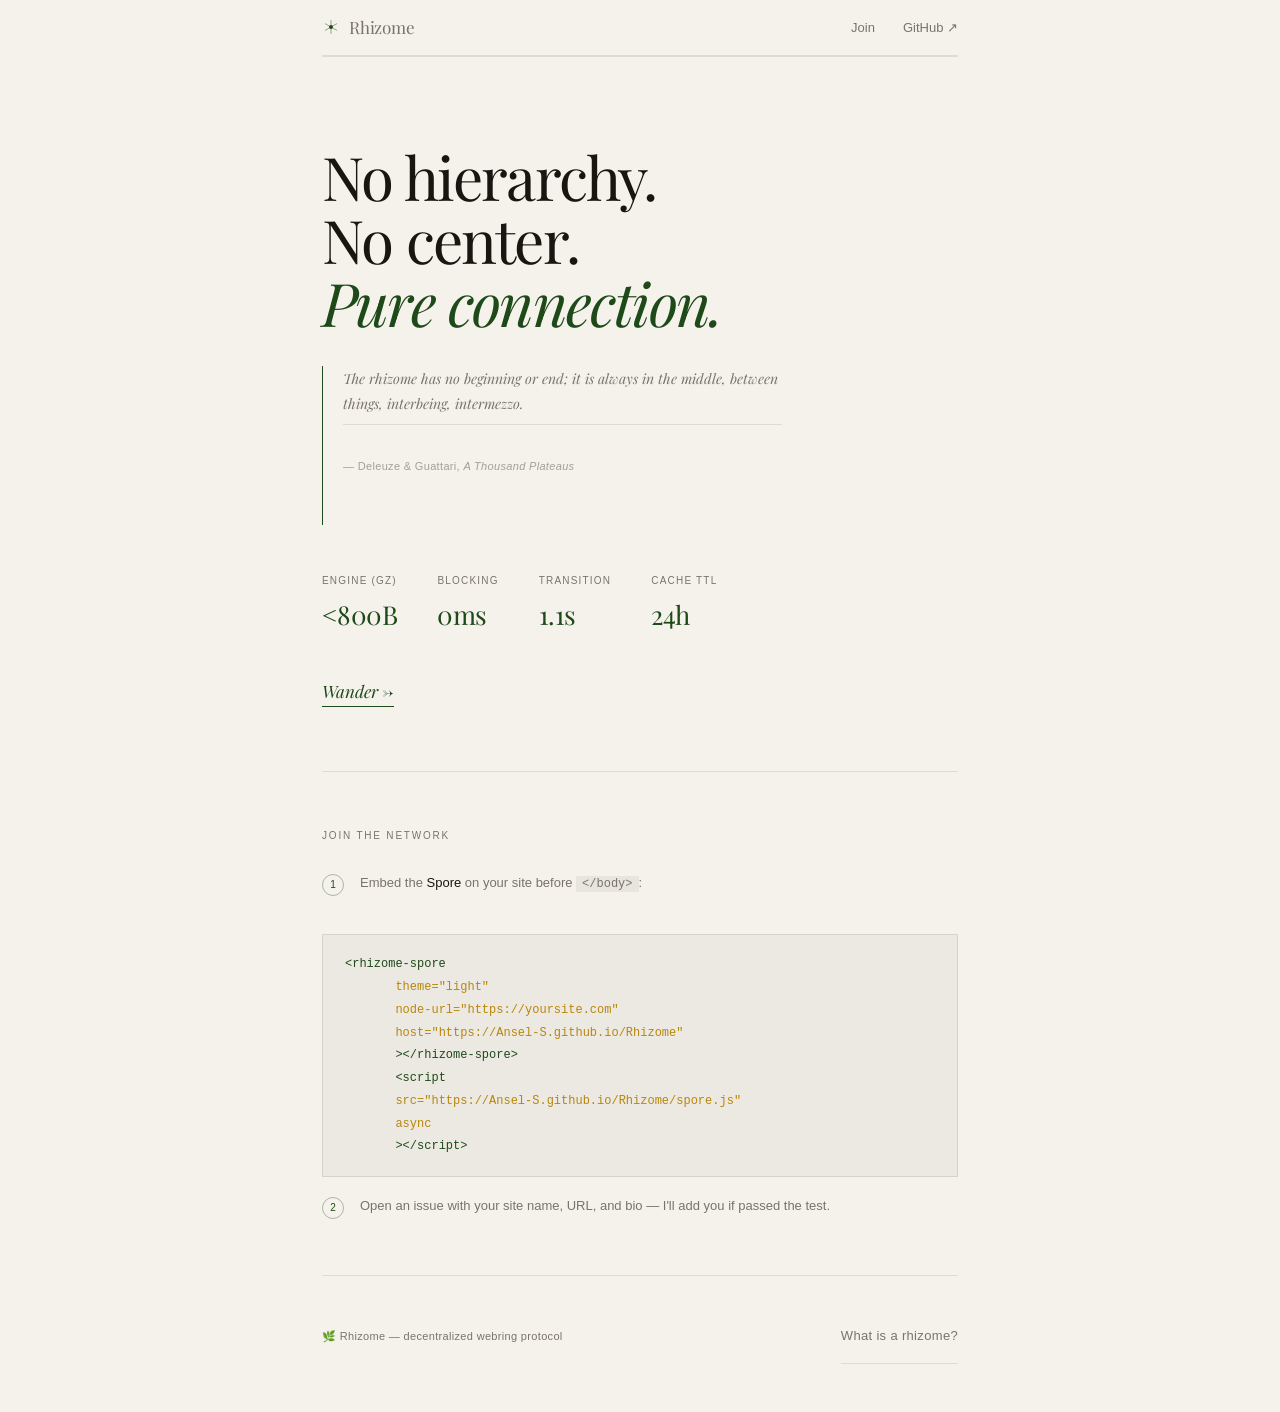
==== commit dbc35fa3: "Update index.html" ====
--- a/index.html
+++ b/index.html
@@ -76,19 +76,19 @@
                 <ol class="steps" role="list">
                     <li class="step">
                         <p>Embed the <strong>Spore</strong> on your site before <code>&lt;/body&gt;</code>:</p>
-                        <figure>
-                            <figcaption class="sr-only">Spore embed code</figcaption>
-                            <pre><code><span class="kw">&lt;rhizome-spore</span>
-                            <span class="st">theme="light"</span>
-                            <span class="st">node-url="https://yoursite.com"</span>
-                            <span class="st">host="https://Ansel-S.github.io/Rhizome"</span>
-                            <span class="kw">&gt;&lt;/rhizome-spore&gt;</span>
-                            <span class="kw">&lt;script</span>
-                            <span class="st">src="https://Ansel-S.github.io/Rhizome/spore.js"</span>
-                            <span class="st">async</span>
-                            <span class="kw">&gt;&lt;/script&gt;</span></code></pre>
-                        </figure>
                     </li>
+                    <figure>
+                        <figcaption class="sr-only">Spore embed code</figcaption>
+                        <pre><code><span class="kw">&lt;rhizome-spore</span>
+       <span class="st">theme="light"</span>
+       <span class="st">node-url="https://yoursite.com"</span>
+       <span class="st">host="https://Ansel-S.github.io/Rhizome"</span>
+       <span class="kw">&gt;&lt;/rhizome-spore&gt;</span>
+       <span class="kw">&lt;script</span>
+       <span class="st">src="https://Ansel-S.github.io/Rhizome/spore.js"</span>
+       <span class="st">async</span>
+       <span class="kw">&gt;&lt;/script&gt;</span></code></pre>
+                    </figure>
                     <li class="step">
                         <p><a href="https://github.com/Ansel-S/Rhizome/issues/new?template=join.yml" target="_blank" rel="noopener noreferrer">Open an issue</a> with your site name, URL, and bio — I'll add you if passed the test.</p>
                     </li>
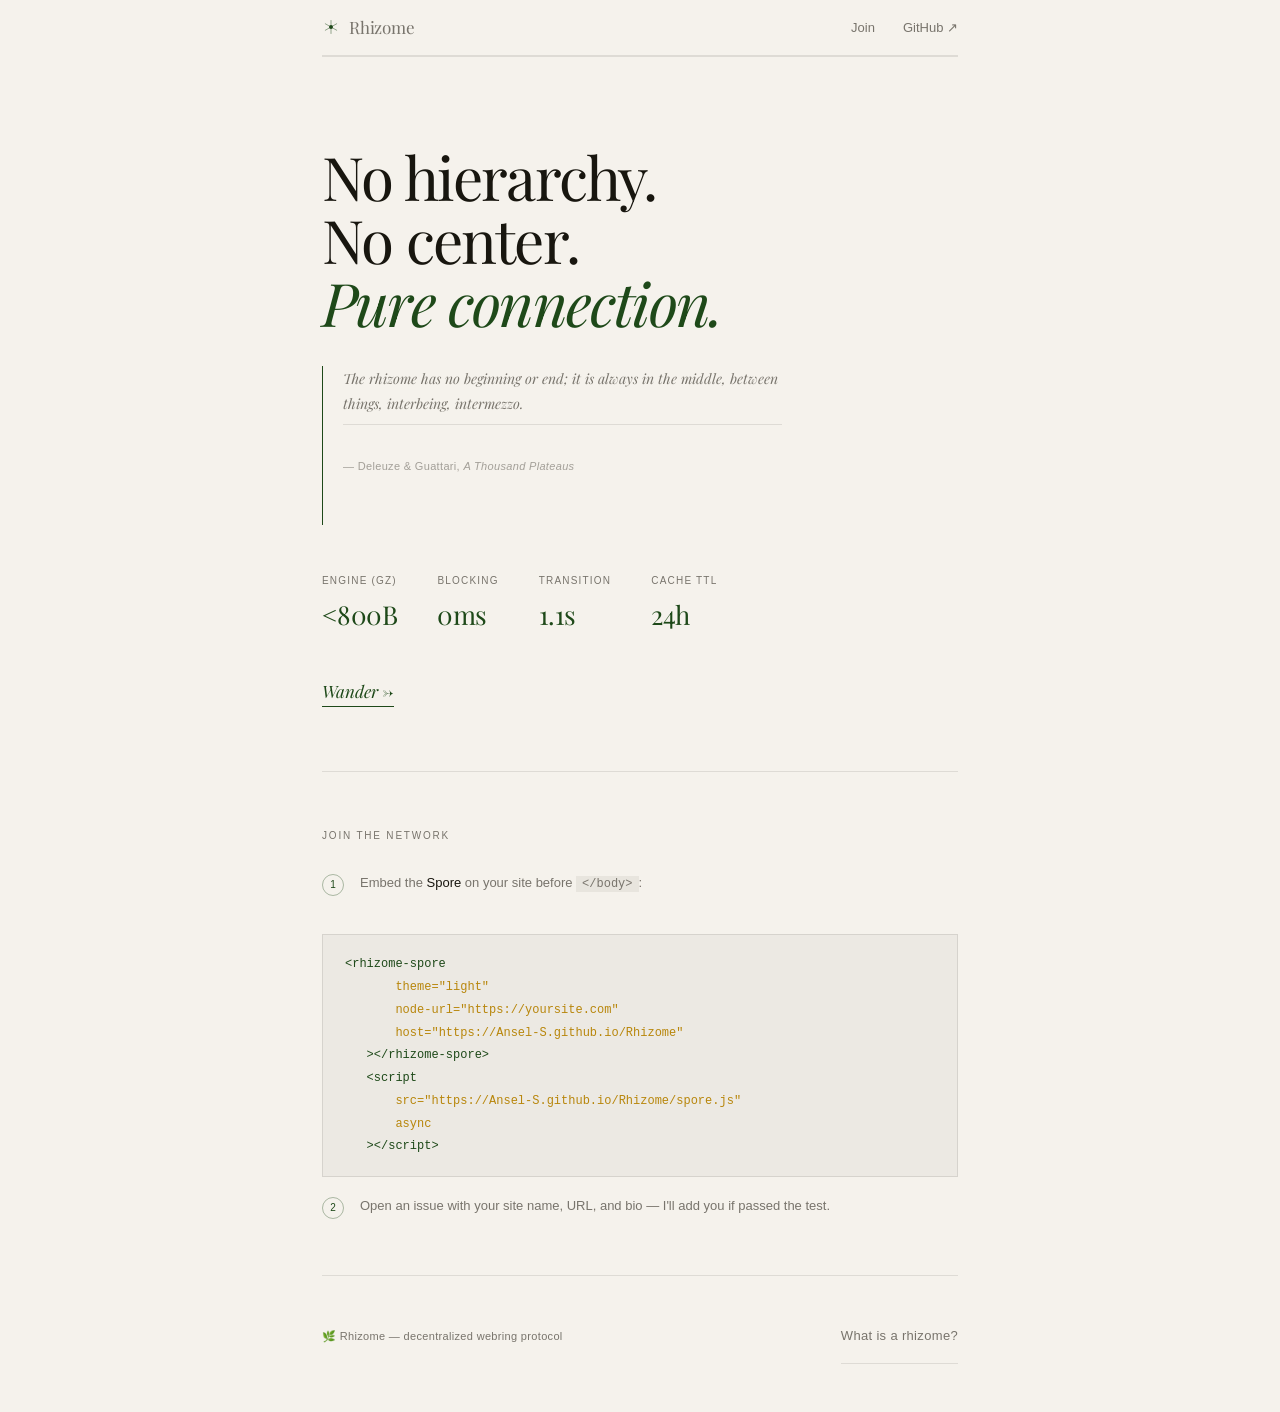
==== commit 6f2cd320: "Update index.html" ====
--- a/index.html
+++ b/index.html
@@ -83,11 +83,11 @@
        <span class="st">theme="light"</span>
        <span class="st">node-url="https://yoursite.com"</span>
        <span class="st">host="https://Ansel-S.github.io/Rhizome"</span>
-       <span class="kw">&gt;&lt;/rhizome-spore&gt;</span>
-       <span class="kw">&lt;script</span>
+   <span class="kw">&gt;&lt;/rhizome-spore&gt;</span>
+   <span class="kw">&lt;script</span>
        <span class="st">src="https://Ansel-S.github.io/Rhizome/spore.js"</span>
        <span class="st">async</span>
-       <span class="kw">&gt;&lt;/script&gt;</span></code></pre>
+   <span class="kw">&gt;&lt;/script&gt;</span></code></pre>
                     </figure>
                     <li class="step">
                         <p><a href="https://github.com/Ansel-S/Rhizome/issues/new?template=join.yml" target="_blank" rel="noopener noreferrer">Open an issue</a> with your site name, URL, and bio — I'll add you if passed the test.</p>
